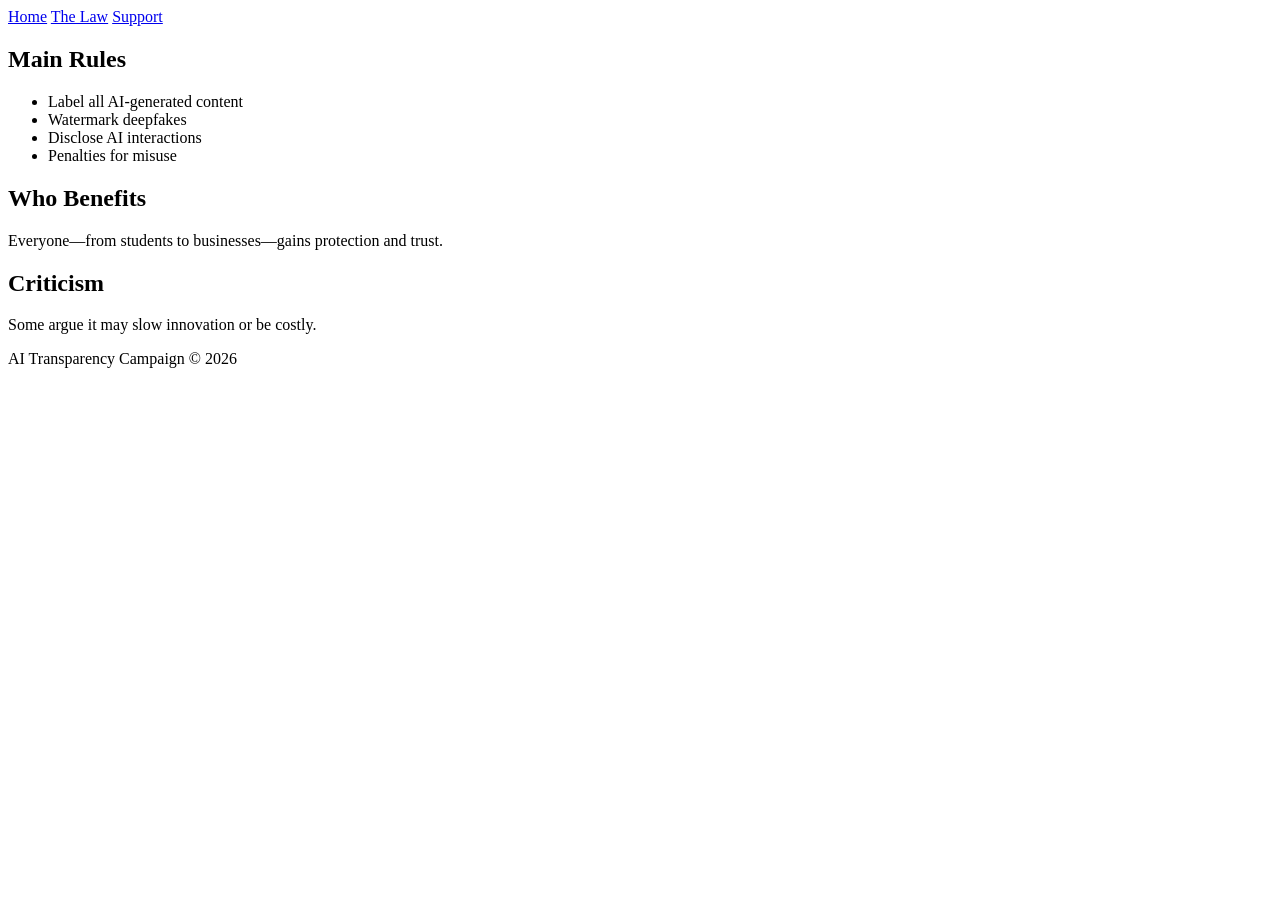
==== law.html @ 42877068 "Create law.html" ====
<!DOCTYPE html>
<html>
<head>
  <title>The Law</title>
  <link href="https://fonts.googleapis.com/css2?family=Poppins:wght@300;600&display=swap" rel="stylesheet">
  <link rel="stylesheet" href="style.css">
</head>

<body>

<nav>
  <a href="index.html">Home</a>
  <a href="law.html">The Law</a>
  <a href="support.html">Support</a>
</nav>

<div class="container">

  <div class="section">
    <h2>Main Rules</h2>
    <ul>
      <li>Label all AI-generated content</li>
      <li>Watermark deepfakes</li>
      <li>Disclose AI interactions</li>
      <li>Penalties for misuse</li>
    </ul>
  </div>

  <div class="section">
    <h2>Who Benefits</h2>
    <p>Everyone—from students to businesses—gains protection and trust.</p>
  </div>

  <div class="section">
    <h2>Criticism</h2>
    <p>Some argue it may slow innovation or be costly.</p>
  </div>

</div>

<footer>
  <p>AI Transparency Campaign © 2026</p>
</footer>

</body>
</html>
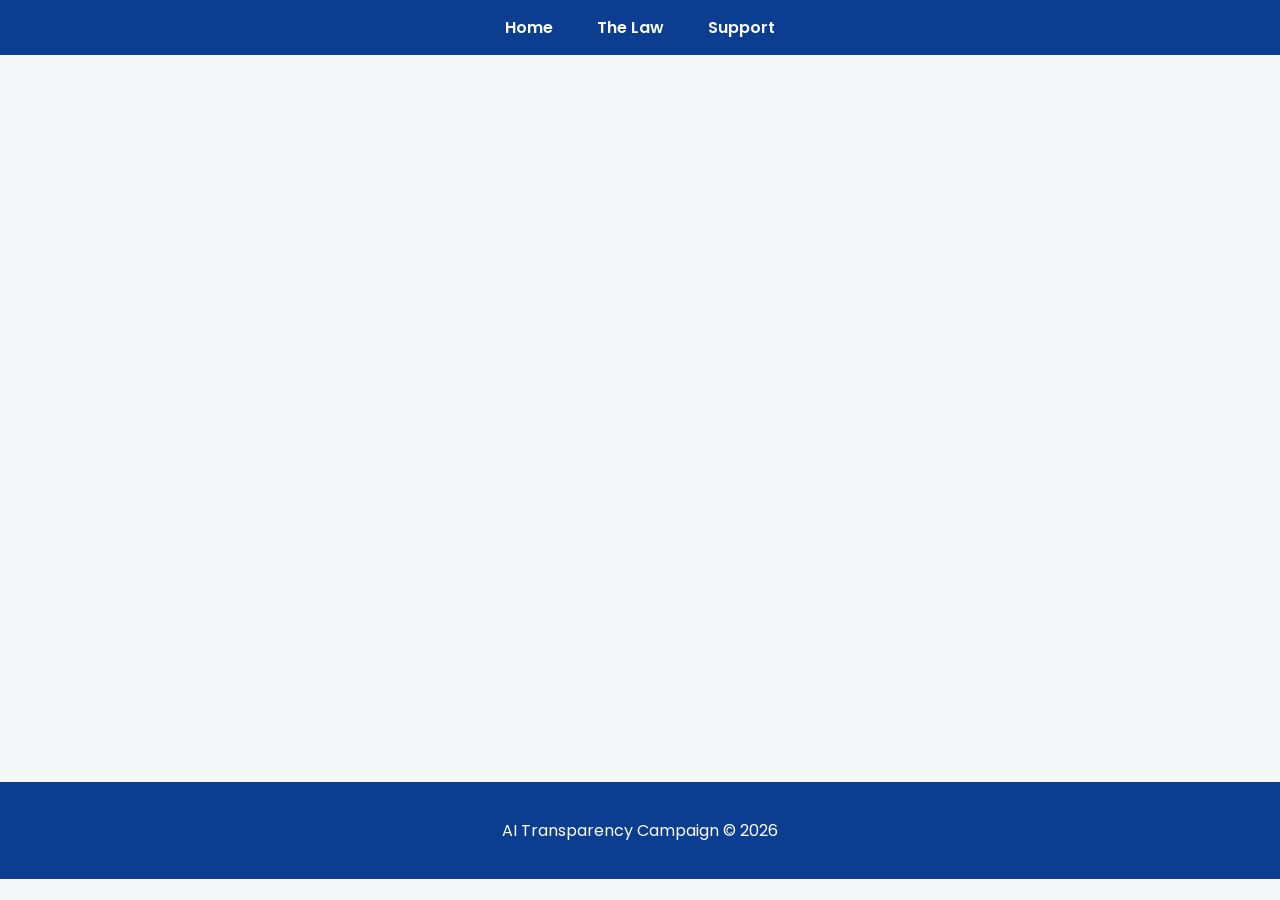
==== commit dc711871: "Update law.html" ====
--- a/law.html
+++ b/law.html
@@ -41,6 +41,6 @@
 <footer>
   <p>AI Transparency Campaign © 2026</p>
 </footer>
-
+<script src="script.js"></script>
 </body>
 </html>
--- a/style.css
+++ b/style.css
@@ -0,0 +1,128 @@
+body {
+  margin: 0;
+  font-family: 'Poppins', sans-serif;
+  background: #f4f6f8;
+  transition: 0.3s;
+}
+
+.dark-mode {
+  background: #121212;
+  color: white;
+}
+
+/* NAV */
+nav {
+  background: #0b3d91;
+  padding: 15px;
+  text-align: center;
+}
+
+nav a {
+  color: white;
+  margin: 0 20px;
+  text-decoration: none;
+  font-weight: 600;
+}
+
+/* LOGO */
+.logo {
+  display: flex;
+  align-items: center;
+  justify-content: center;
+  gap: 10px;
+  font-size: 20px;
+  font-weight: bold;
+  color: white;
+}
+
+/* HERO */
+.hero {
+  background: linear-gradient(rgba(0,0,0,0.5), rgba(0,0,0,0.5)),
+    url('https://images.unsplash.com/photo-1677442135136-760c813028c0');
+  background-size: cover;
+  color: white;
+  text-align: center;
+  padding: 120px 20px;
+}
+
+.hero h1 {
+  font-size: 48px;
+}
+
+.button {
+  display: inline-block;
+  margin-top: 20px;
+  padding: 12px 25px;
+  background: #ffcc00;
+  color: black;
+  border-radius: 6px;
+  font-weight: bold;
+  text-decoration: none;
+  cursor: pointer;
+  transition: 0.3s;
+}
+
+.button:hover {
+  transform: scale(1.05);
+}
+
+/* SECTIONS */
+.container {
+  max-width: 1000px;
+  margin: auto;
+  padding: 40px;
+}
+
+.section {
+  background: white;
+  padding: 25px;
+  margin-bottom: 25px;
+  border-radius: 12px;
+  box-shadow: 0 4px 10px rgba(0,0,0,0.1);
+  opacity: 0;
+  transform: translateY(30px);
+  transition: 0.6s;
+}
+
+.section.show {
+  opacity: 1;
+  transform: translateY(0);
+}
+
+/* STATS */
+.stats {
+  display: flex;
+  justify-content: space-around;
+  text-align: center;
+}
+
+.stat h3 {
+  font-size: 32px;
+  color: #1a73e8;
+}
+
+/* TESTIMONIALS */
+.testimonial {
+  font-style: italic;
+  margin-bottom: 15px;
+}
+
+/* DARK MODE BUTTON */
+.toggle {
+  position: fixed;
+  top: 15px;
+  right: 15px;
+  background: black;
+  color: white;
+  padding: 10px;
+  border-radius: 6px;
+  cursor: pointer;
+}
+
+/* FOOTER */
+footer {
+  background: #0b3d91;
+  color: white;
+  text-align: center;
+  padding: 20px;
+}
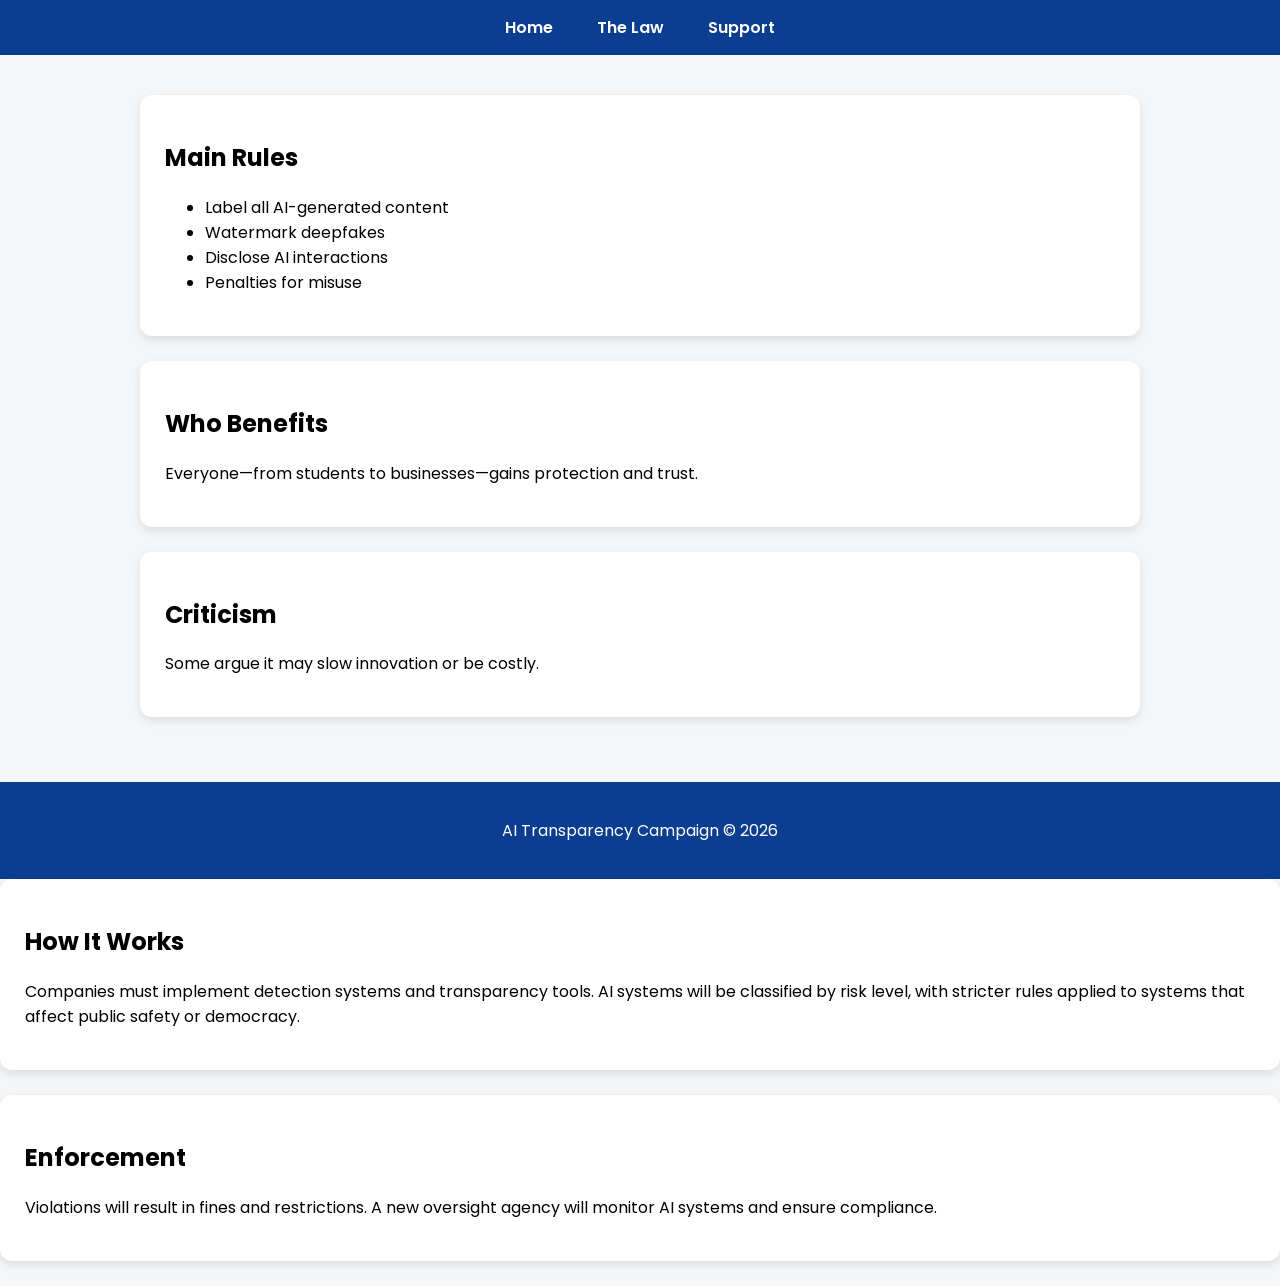
==== commit b7ff4380: "Update law.html" ====
--- a/law.html
+++ b/law.html
@@ -44,3 +44,19 @@
 <script src="script.js"></script>
 </body>
 </html>
+<div class="section">
+  <h2>How It Works</h2>
+  <p>
+    Companies must implement detection systems and transparency tools.
+    AI systems will be classified by risk level, with stricter rules
+    applied to systems that affect public safety or democracy.
+  </p>
+</div>
+
+<div class="section">
+  <h2>Enforcement</h2>
+  <p>
+    Violations will result in fines and restrictions. A new oversight
+    agency will monitor AI systems and ensure compliance.
+  </p>
+</div>
--- a/style.css
+++ b/style.css
@@ -79,8 +79,8 @@
   margin-bottom: 25px;
   border-radius: 12px;
   box-shadow: 0 4px 10px rgba(0,0,0,0.1);
-  opacity: 0;
-  transform: translateY(30px);
+  opacity: 1;
+transform: translateY(0);
   transition: 0.6s;
 }
 
@@ -126,3 +126,31 @@
   text-align: center;
   padding: 20px;
 }
+/* DARK MODE FIXES */
+
+.dark-mode nav {
+  background: #111;
+}
+
+.dark-mode body {
+  background: #121212;
+  color: white;
+}
+
+.dark-mode .section {
+  background: #1e1e1e;
+  color: white;
+}
+
+.dark-mode footer {
+  background: #111;
+}
+
+.dark-mode .button {
+  background: #ffd54f;
+  color: black;
+}
+
+.dark-mode a {
+  color: #90caf9;
+}
